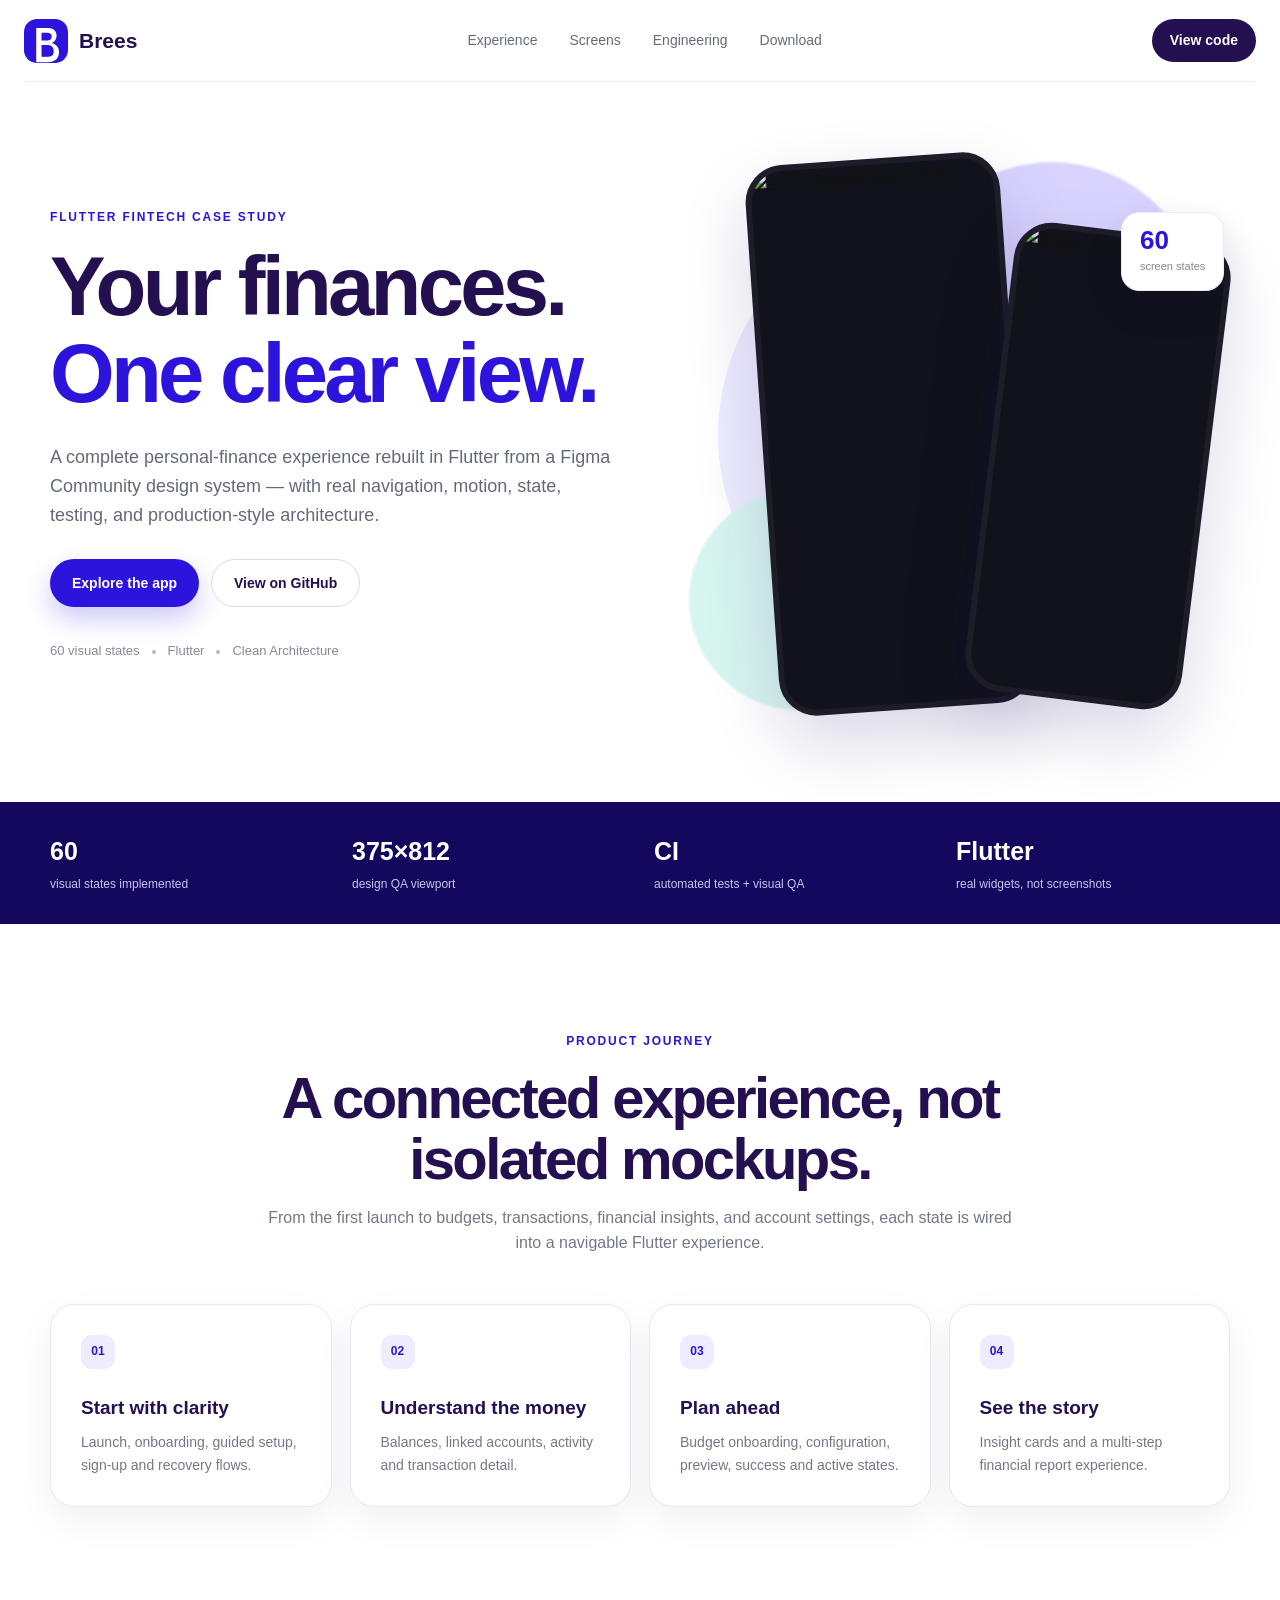
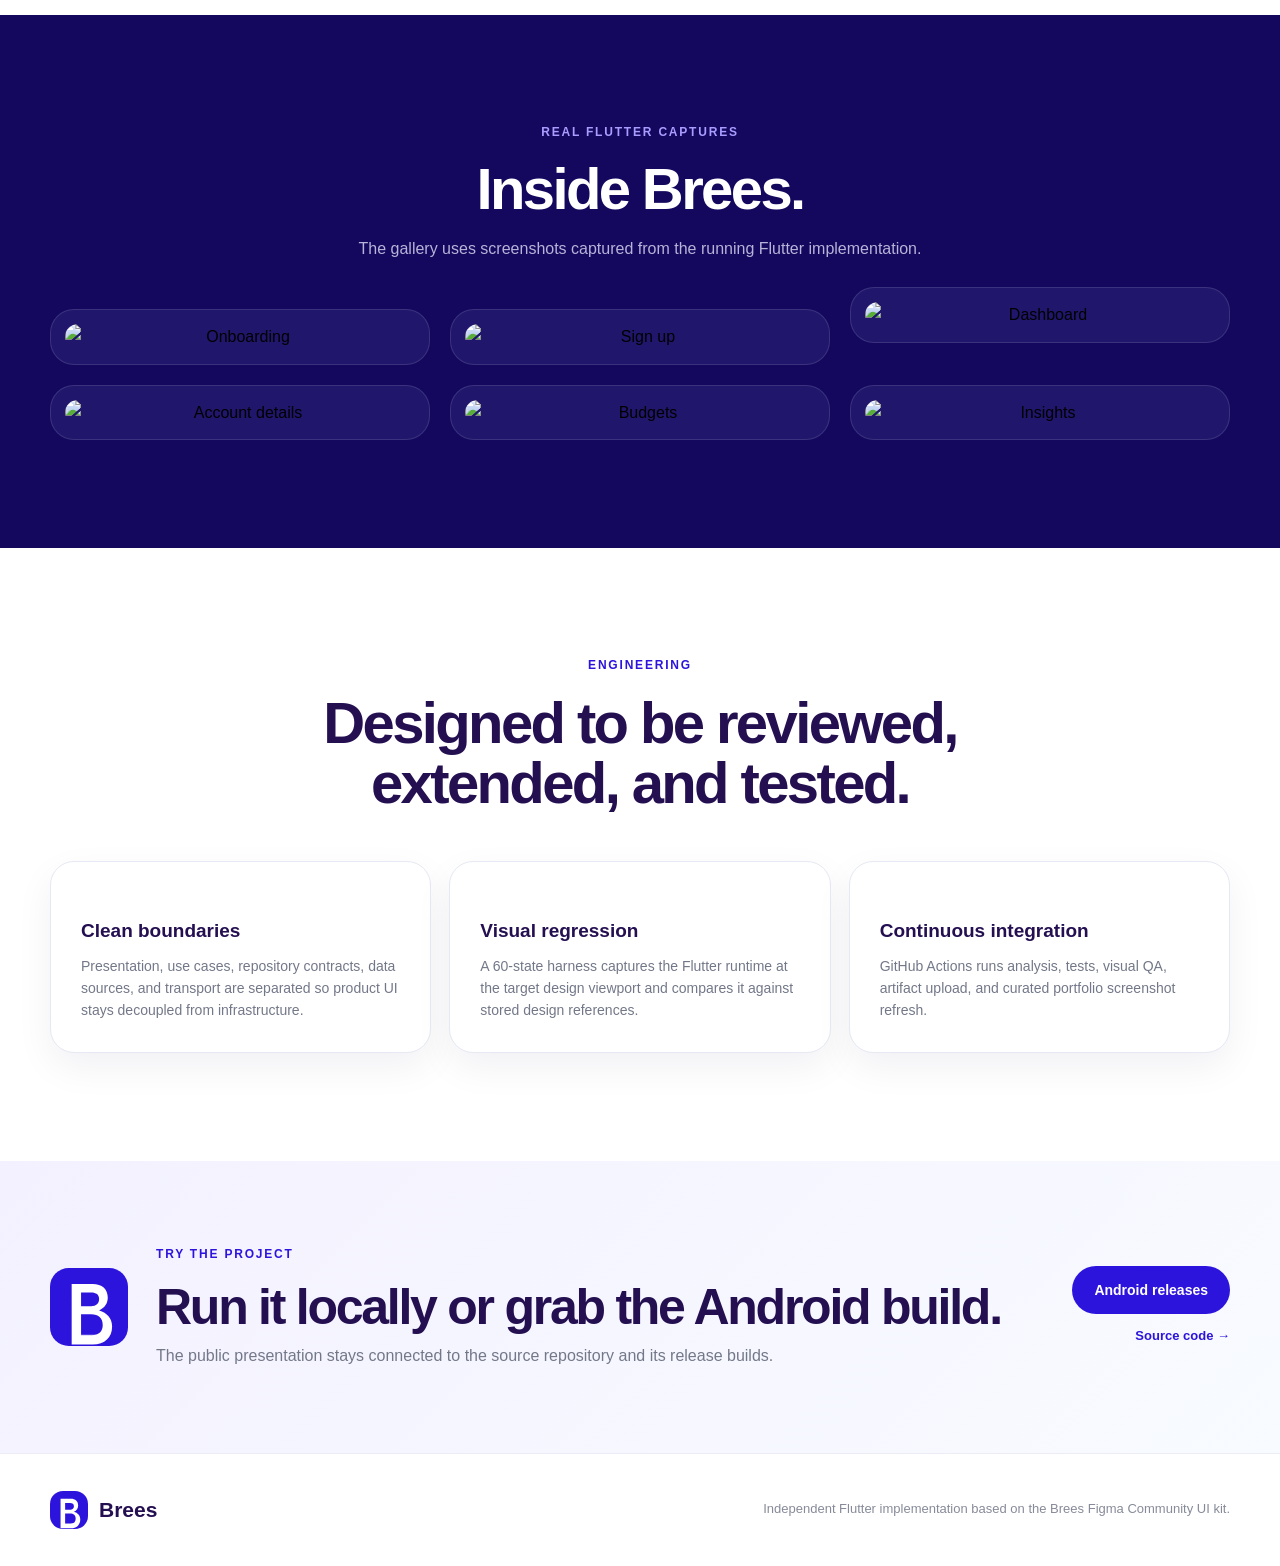
==== docs/index.html @ db3c0174 "feat: polish portfolio presentation and app branding" ====
<!doctype html>
<html lang="en">
<head>
  <meta charset="utf-8" />
  <meta name="viewport" content="width=device-width,initial-scale=1" />
  <meta name="theme-color" content="#2C14DD" />
  <meta name="description" content="Brees — a portfolio-grade Flutter personal-finance experience with clean architecture, motion, automated testing and visual QA." />
  <title>Brees | Flutter Fintech Portfolio</title>
  <link rel="icon" href="assets/brees-mark.svg" type="image/svg+xml" />
  <link rel="stylesheet" href="styles.css" />
  <script src="script.js" defer></script>
</head>
<body>
  <header class="site-header">
    <a class="brand" href="#home" aria-label="Brees home">
      <img src="assets/brees-mark.svg" alt="" width="44" height="44" />
      <span>Brees</span>
    </a>
    <nav aria-label="Primary navigation">
      <a href="#experience">Experience</a>
      <a href="#screens">Screens</a>
      <a href="#engineering">Engineering</a>
      <a href="#download">Download</a>
    </nav>
    <a class="header-cta" href="https://github.com/Husseinabozina/Brees-Mobile-App">View code</a>
  </header>

  <main>
    <section class="hero wrap" id="home">
      <div class="hero-copy">
        <p class="eyebrow">FLUTTER FINTECH CASE STUDY</p>
        <h1>Your finances.<br><em>One clear view.</em></h1>
        <p class="hero-text">A complete personal-finance experience rebuilt in Flutter from a Figma Community design system — with real navigation, motion, state, testing, and production-style architecture.</p>
        <div class="hero-actions">
          <a class="button primary" href="#screens">Explore the app</a>
          <a class="button secondary" href="https://github.com/Husseinabozina/Brees-Mobile-App">View on GitHub</a>
        </div>
        <div class="hero-meta">
          <span>60 visual states</span><i></i><span>Flutter</span><i></i><span>Clean Architecture</span>
        </div>
      </div>
      <div class="hero-stage">
        <span class="glow glow-a"></span>
        <span class="glow glow-b"></span>
        <div class="phone phone-main"><img src="https://raw.githubusercontent.com/Husseinabozina/Brees-Mobile-App/main/screenshots/home_dashboard.png" alt="Brees finance dashboard" /></div>
        <div class="phone phone-side"><img src="https://raw.githubusercontent.com/Husseinabozina/Brees-Mobile-App/main/screenshots/budgets.png" alt="Brees budgets screen" /></div>
        <div class="floating-chip"><strong>60</strong><span>screen states</span></div>
      </div>
    </section>

    <section class="stats">
      <div class="wrap stats-grid">
        <div><strong>60</strong><span>visual states implemented</span></div>
        <div><strong>375×812</strong><span>design QA viewport</span></div>
        <div><strong>CI</strong><span>automated tests + visual QA</span></div>
        <div><strong>Flutter</strong><span>real widgets, not screenshots</span></div>
      </div>
    </section>

    <section class="section wrap" id="experience">
      <div class="section-heading">
        <p class="eyebrow">PRODUCT JOURNEY</p>
        <h2>A connected experience, not isolated mockups.</h2>
        <p>From the first launch to budgets, transactions, financial insights, and account settings, each state is wired into a navigable Flutter experience.</p>
      </div>
      <div class="feature-grid">
        <article><span>01</span><h3>Start with clarity</h3><p>Launch, onboarding, guided setup, sign-up and recovery flows.</p></article>
        <article><span>02</span><h3>Understand the money</h3><p>Balances, linked accounts, activity and transaction detail.</p></article>
        <article><span>03</span><h3>Plan ahead</h3><p>Budget onboarding, configuration, preview, success and active states.</p></article>
        <article><span>04</span><h3>See the story</h3><p>Insight cards and a multi-step financial report experience.</p></article>
      </div>
    </section>

    <section class="screen-section" id="screens">
      <div class="wrap">
        <div class="section-heading light">
          <p class="eyebrow">REAL FLUTTER CAPTURES</p>
          <h2>Inside Brees.</h2>
          <p>The gallery uses screenshots captured from the running Flutter implementation.</p>
        </div>
        <div class="screen-grid">
          <button class="screen-card tall" data-src="https://raw.githubusercontent.com/Husseinabozina/Brees-Mobile-App/main/screenshots/onboarding.png" data-title="Onboarding"><img src="https://raw.githubusercontent.com/Husseinabozina/Brees-Mobile-App/main/screenshots/onboarding.png" alt="Onboarding" /></button>
          <button class="screen-card" data-src="https://raw.githubusercontent.com/Husseinabozina/Brees-Mobile-App/main/screenshots/sign_up.png" data-title="Sign up"><img src="https://raw.githubusercontent.com/Husseinabozina/Brees-Mobile-App/main/screenshots/sign_up.png" alt="Sign up" /></button>
          <button class="screen-card featured" data-src="https://raw.githubusercontent.com/Husseinabozina/Brees-Mobile-App/main/screenshots/home_dashboard.png" data-title="Dashboard"><img src="https://raw.githubusercontent.com/Husseinabozina/Brees-Mobile-App/main/screenshots/home_dashboard.png" alt="Dashboard" /></button>
          <button class="screen-card" data-src="https://raw.githubusercontent.com/Husseinabozina/Brees-Mobile-App/main/screenshots/account_details.png" data-title="Account details"><img src="https://raw.githubusercontent.com/Husseinabozina/Brees-Mobile-App/main/screenshots/account_details.png" alt="Account details" /></button>
          <button class="screen-card" data-src="https://raw.githubusercontent.com/Husseinabozina/Brees-Mobile-App/main/screenshots/budgets.png" data-title="Budgets"><img src="https://raw.githubusercontent.com/Husseinabozina/Brees-Mobile-App/main/screenshots/budgets.png" alt="Budgets" /></button>
          <button class="screen-card tall" data-src="https://raw.githubusercontent.com/Husseinabozina/Brees-Mobile-App/main/screenshots/insights.png" data-title="Insights"><img src="https://raw.githubusercontent.com/Husseinabozina/Brees-Mobile-App/main/screenshots/insights.png" alt="Insights" /></button>
        </div>
      </div>
    </section>

    <section class="section wrap engineering" id="engineering">
      <div class="section-heading">
        <p class="eyebrow">ENGINEERING</p>
        <h2>Designed to be reviewed, extended, and tested.</h2>
      </div>
      <div class="engineering-grid">
        <article><h3>Clean boundaries</h3><p>Presentation, use cases, repository contracts, data sources, and transport are separated so product UI stays decoupled from infrastructure.</p></article>
        <article><h3>Visual regression</h3><p>A 60-state harness captures the Flutter runtime at the target design viewport and compares it against stored design references.</p></article>
        <article><h3>Continuous integration</h3><p>GitHub Actions runs analysis, tests, visual QA, artifact upload, and curated portfolio screenshot refresh.</p></article>
      </div>
    </section>

    <section class="download" id="download">
      <div class="wrap download-inner">
        <img src="assets/brees-mark.svg" alt="" width="78" height="78" />
        <div>
          <p class="eyebrow">TRY THE PROJECT</p>
          <h2>Run it locally or grab the Android build.</h2>
          <p>The public presentation stays connected to the source repository and its release builds.</p>
        </div>
        <div class="download-actions">
          <a class="button download-button" href="https://github.com/Husseinabozina/Brees-Mobile-App/releases">Android releases</a>
          <a class="text-link" href="https://github.com/Husseinabozina/Brees-Mobile-App">Source code →</a>
        </div>
      </div>
    </section>
  </main>

  <footer>
    <div class="wrap footer-inner">
      <a class="brand" href="#home"><img src="assets/brees-mark.svg" alt="" width="38" height="38" /><span>Brees</span></a>
      <p>Independent Flutter implementation based on the Brees Figma Community UI kit.</p>
    </div>
  </footer>

  <dialog class="lightbox" aria-label="Screenshot preview">
    <button type="button" class="close" aria-label="Close">×</button>
    <img src="" alt="" />
    <p></p>
  </dialog>
</body>
</html>
---- docs/styles.css ----
:root{--primary:#2c14dd;--purple:#4c36ed;--navy:#13085e;--heading:#240f51;--ink:#131313;--muted:#737889;--canvas:#f5f7ff;--success:#46bcaa;--white:#fff;--line:#e6e8f3;--shadow:0 28px 70px rgba(21,9,93,.16)}*{box-sizing:border-box}html{scroll-behavior:smooth;scroll-padding-top:88px}body{margin:0;background:#fff;color:var(--ink);font-family:Inter,ui-sans-serif,-apple-system,BlinkMacSystemFont,"Segoe UI",sans-serif;line-height:1.6}img{max-width:100%;display:block}a{text-decoration:none;color:inherit}button{font:inherit}.wrap{width:min(1180px,calc(100% - 48px));margin:auto}.site-header{height:82px;width:min(1260px,calc(100% - 48px));margin:auto;display:flex;align-items:center;justify-content:space-between;gap:28px;border-bottom:1px solid #ececf7}.brand{display:flex;align-items:center;gap:11px;font-size:21px;font-weight:800;color:var(--heading)}.brand img{border-radius:13px}.site-header nav{display:flex;gap:32px;color:#666b7a;font-size:14px}.site-header nav a:hover{color:var(--primary)}.header-cta{padding:10px 18px;border-radius:999px;background:var(--heading);color:white;font-size:14px;font-weight:700}.hero{min-height:690px;display:grid;grid-template-columns:1fr 1fr;gap:52px;align-items:center;padding-block:68px 82px}.eyebrow{margin:0 0 17px;color:var(--primary);font-size:12px;letter-spacing:.15em;font-weight:800}.hero h1,.section-heading h2,.download h2{margin:0;color:var(--heading);letter-spacing:-.045em;line-height:1.04}.hero h1{font-size:clamp(52px,6.5vw,84px)}.hero h1 em{font-style:normal;color:var(--primary)}.hero-text{max-width:600px;margin:26px 0 30px;color:#64697a;font-size:18px}.hero-actions{display:flex;gap:12px;flex-wrap:wrap}.button{display:inline-flex;align-items:center;justify-content:center;min-height:48px;padding:0 22px;border-radius:999px;font-weight:750;font-size:14px;transition:.2s}.button:hover{transform:translateY(-2px)}.primary{background:var(--primary);color:white;box-shadow:0 12px 26px rgba(44,20,221,.23)}.secondary{border:1px solid #d9dbea;color:var(--heading);background:white}.hero-meta{display:flex;align-items:center;gap:12px;margin-top:34px;color:#858a99;font-size:13px}.hero-meta i{width:4px;height:4px;border-radius:50%;background:#b8bac6}.hero-stage{height:570px;position:relative;display:flex;align-items:center;justify-content:center;isolation:isolate}.hero-stage:before{content:"";position:absolute;width:460px;height:460px;border-radius:50%;background:#eeecff;z-index:-3}.glow{position:absolute;border-radius:50%;filter:blur(1px);z-index:-2}.glow-a{width:300px;height:300px;background:#d9d4ff;top:12px;right:5%}.glow-b{width:220px;height:220px;background:#d7f5ef;bottom:10px;left:4%}.phone{position:absolute;background:#12121a;border:6px solid #1d1c28;border-radius:38px;overflow:hidden;box-shadow:var(--shadow)}.phone img{width:100%;height:100%;object-fit:cover}.phone-main{width:255px;height:552px;left:17%;top:8px;transform:rotate(-4deg)}.phone-side{width:218px;height:472px;right:4%;bottom:18px;transform:rotate(7deg)}.floating-chip{position:absolute;right:1%;top:62px;padding:14px 18px;background:#fff;border:1px solid #ececf6;border-radius:18px;box-shadow:0 16px 36px rgba(20,10,78,.12);display:grid}.floating-chip strong{font-size:26px;color:var(--primary);line-height:1}.floating-chip span{font-size:11px;color:#838798;margin-top:5px}.stats{background:var(--navy);color:white}.stats-grid{min-height:122px;display:grid;grid-template-columns:repeat(4,1fr);gap:28px;align-items:center}.stats-grid div{display:grid;gap:4px}.stats-grid strong{font-size:25px}.stats-grid span{font-size:12px;color:#c8c3ea}.section{padding-block:108px}.section-heading{max-width:760px;margin:0 auto 48px;text-align:center}.section-heading h2{font-size:clamp(38px,5vw,58px)}.section-heading>p:last-child{color:var(--muted);font-size:16px}.feature-grid,.engineering-grid{display:grid;grid-template-columns:repeat(4,1fr);gap:18px}.feature-grid article,.engineering-grid article{padding:30px;border:1px solid var(--line);border-radius:24px;background:#fff;box-shadow:0 14px 38px rgba(25,15,75,.06)}.feature-grid span{display:inline-flex;width:34px;height:34px;align-items:center;justify-content:center;border-radius:11px;background:#eeecff;color:var(--primary);font-size:12px;font-weight:800}.feature-grid h3,.engineering-grid h3{margin:24px 0 8px;color:var(--heading);font-size:19px}.feature-grid p,.engineering-grid p{margin:0;color:var(--muted);font-size:14px}.screen-section{background:var(--navy);padding-block:108px;overflow:hidden}.section-heading.light h2{color:#fff}.section-heading.light .eyebrow{color:#a99cff}.section-heading.light>p:last-child{color:#b8b3d8}.screen-grid{display:grid;grid-template-columns:repeat(3,1fr);gap:20px;align-items:start}.screen-card{border:1px solid rgba(255,255,255,.12);background:#20166c;border-radius:24px;padding:14px;cursor:zoom-in;box-shadow:none;transition:.22s}.screen-card:hover{transform:translateY(-5px);border-color:rgba(255,255,255,.32)}.screen-card img{width:100%;border-radius:15px}.featured{transform:translateY(-22px)}.featured:hover{transform:translateY(-27px)}.engineering-grid{grid-template-columns:repeat(3,1fr)}.download{padding-block:84px;background:linear-gradient(135deg,#f3f1ff,#f8fbff)}.download-inner{display:grid;grid-template-columns:auto 1fr auto;gap:28px;align-items:center}.download h2{font-size:clamp(34px,4vw,50px)}.download p:not(.eyebrow){margin:10px 0 0;color:var(--muted)}.download-actions{display:grid;gap:12px;justify-items:end}.download-button{background:var(--primary);color:#fff}.text-link{font-size:13px;color:var(--primary);font-weight:700}footer{border-top:1px solid #ececf6}.footer-inner{min-height:112px;display:flex;align-items:center;justify-content:space-between;gap:24px}.footer-inner p{font-size:13px;color:#878b99}.lightbox{border:0;padding:18px;border-radius:24px;max-width:min(92vw,460px);background:#fff;box-shadow:0 30px 100px rgba(0,0,0,.35)}.lightbox::backdrop{background:rgba(8,5,25,.78);backdrop-filter:blur(8px)}.lightbox img{max-height:78vh;margin:auto;border-radius:14px}.lightbox p{text-align:center;margin:12px 0 0;color:var(--heading);font-weight:750}.close{position:absolute;right:12px;top:10px;width:36px;height:36px;border:0;border-radius:50%;background:#14121f;color:#fff;font-size:22px;cursor:pointer}@media(max-width:920px){.site-header nav{display:none}.hero{grid-template-columns:1fr;padding-top:54px}.hero-copy{text-align:center}.hero-text{margin-inline:auto}.hero-actions,.hero-meta{justify-content:center}.hero-stage{height:550px}.stats-grid{grid-template-columns:repeat(2,1fr);padding-block:28px}.feature-grid{grid-template-columns:repeat(2,1fr)}.download-inner{grid-template-columns:auto 1fr}.download-actions{grid-column:1/-1;justify-items:start;margin-left:106px}}@media(max-width:620px){.wrap,.site-header{width:min(100% - 28px,1180px)}.site-header{height:72px}.header-cta{padding:9px 14px}.hero{min-height:auto;padding-block:48px 58px}.hero h1{font-size:48px}.hero-stage{height:455px}.phone-main{width:195px;height:422px;left:5%}.phone-side{width:165px;height:358px;right:1%}.floating-chip{display:none}.stats-grid{grid-template-columns:1fr 1fr}.section,.screen-section{padding-block:76px}.feature-grid,.engineering-grid{grid-template-columns:1fr}.screen-grid{grid-template-columns:1fr 1fr;gap:12px}.screen-card{padding:8px;border-radius:17px}.featured{transform:none}.featured:hover{transform:translateY(-5px)}.download-inner{grid-template-columns:1fr;text-align:center}.download-inner>img{margin:auto}.download-actions{margin:0;justify-items:center}.footer-inner{padding-block:28px;display:grid;justify-items:center;text-align:center}}
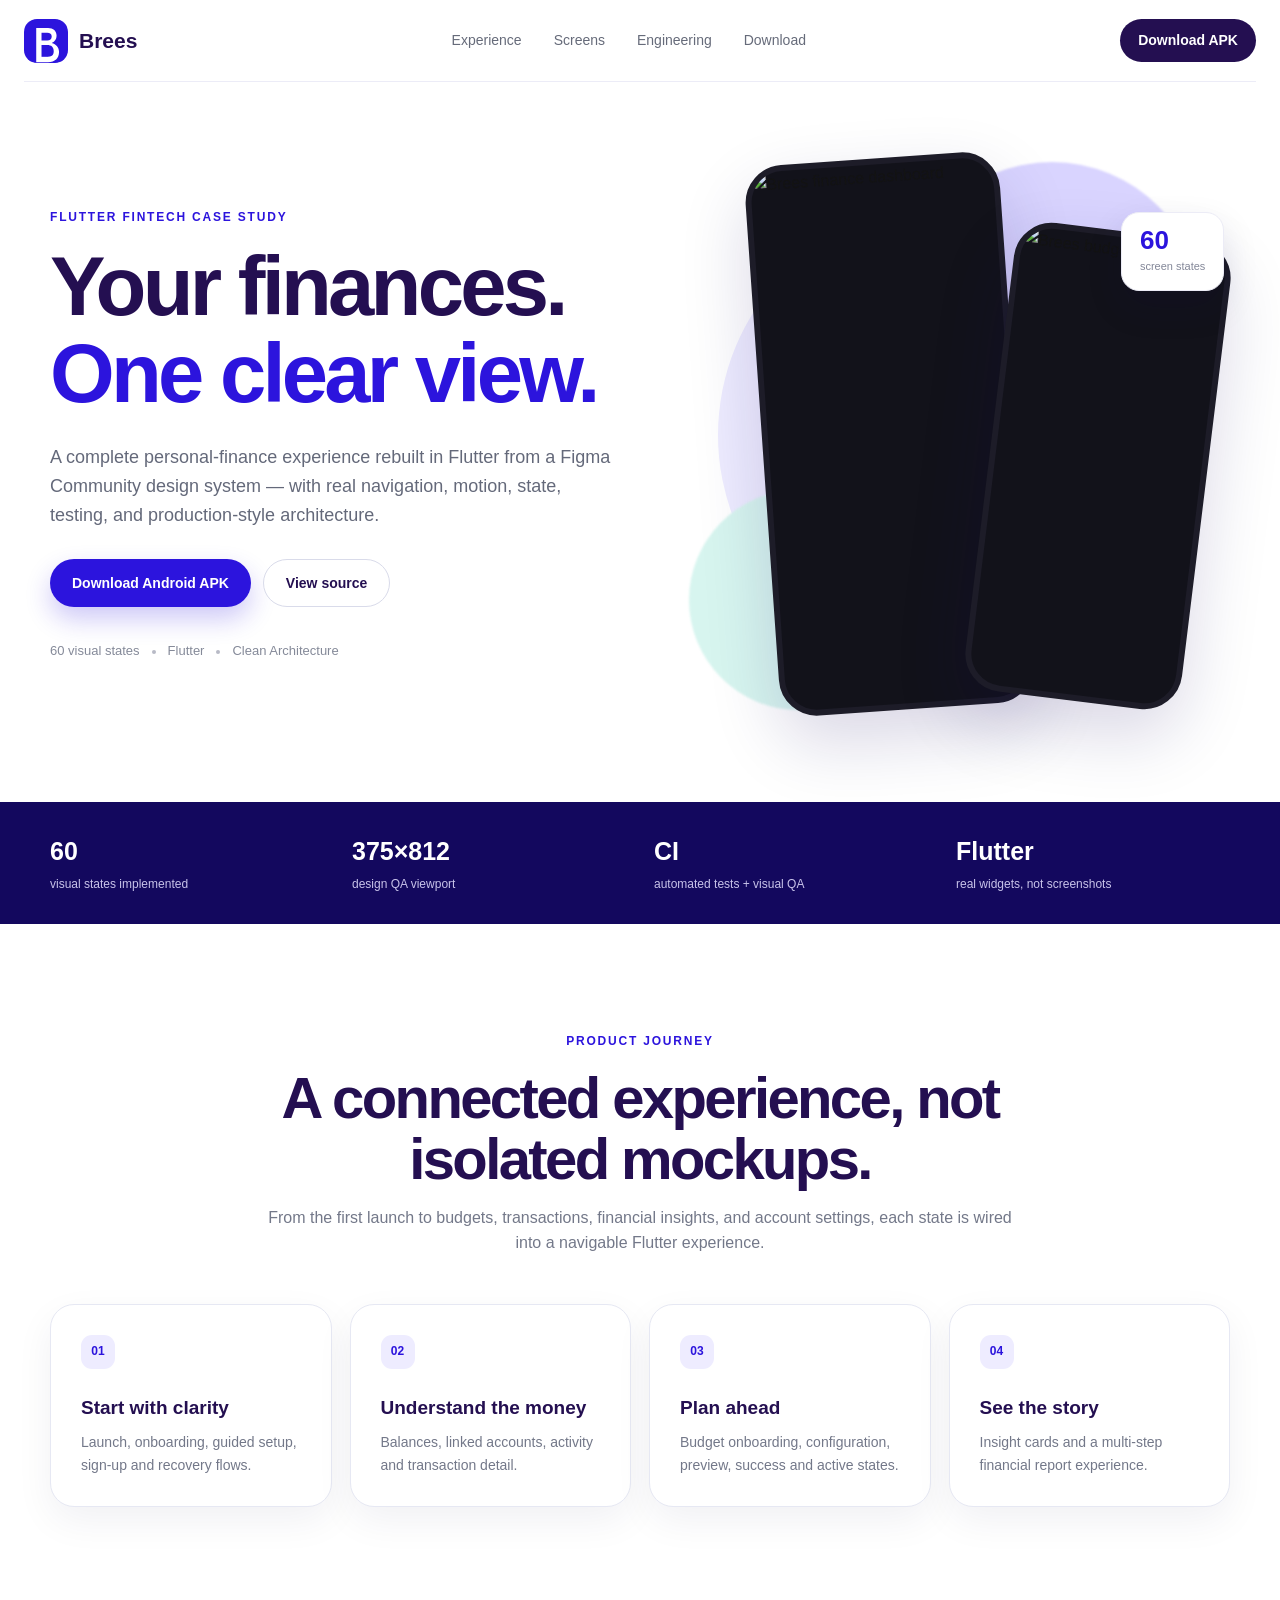
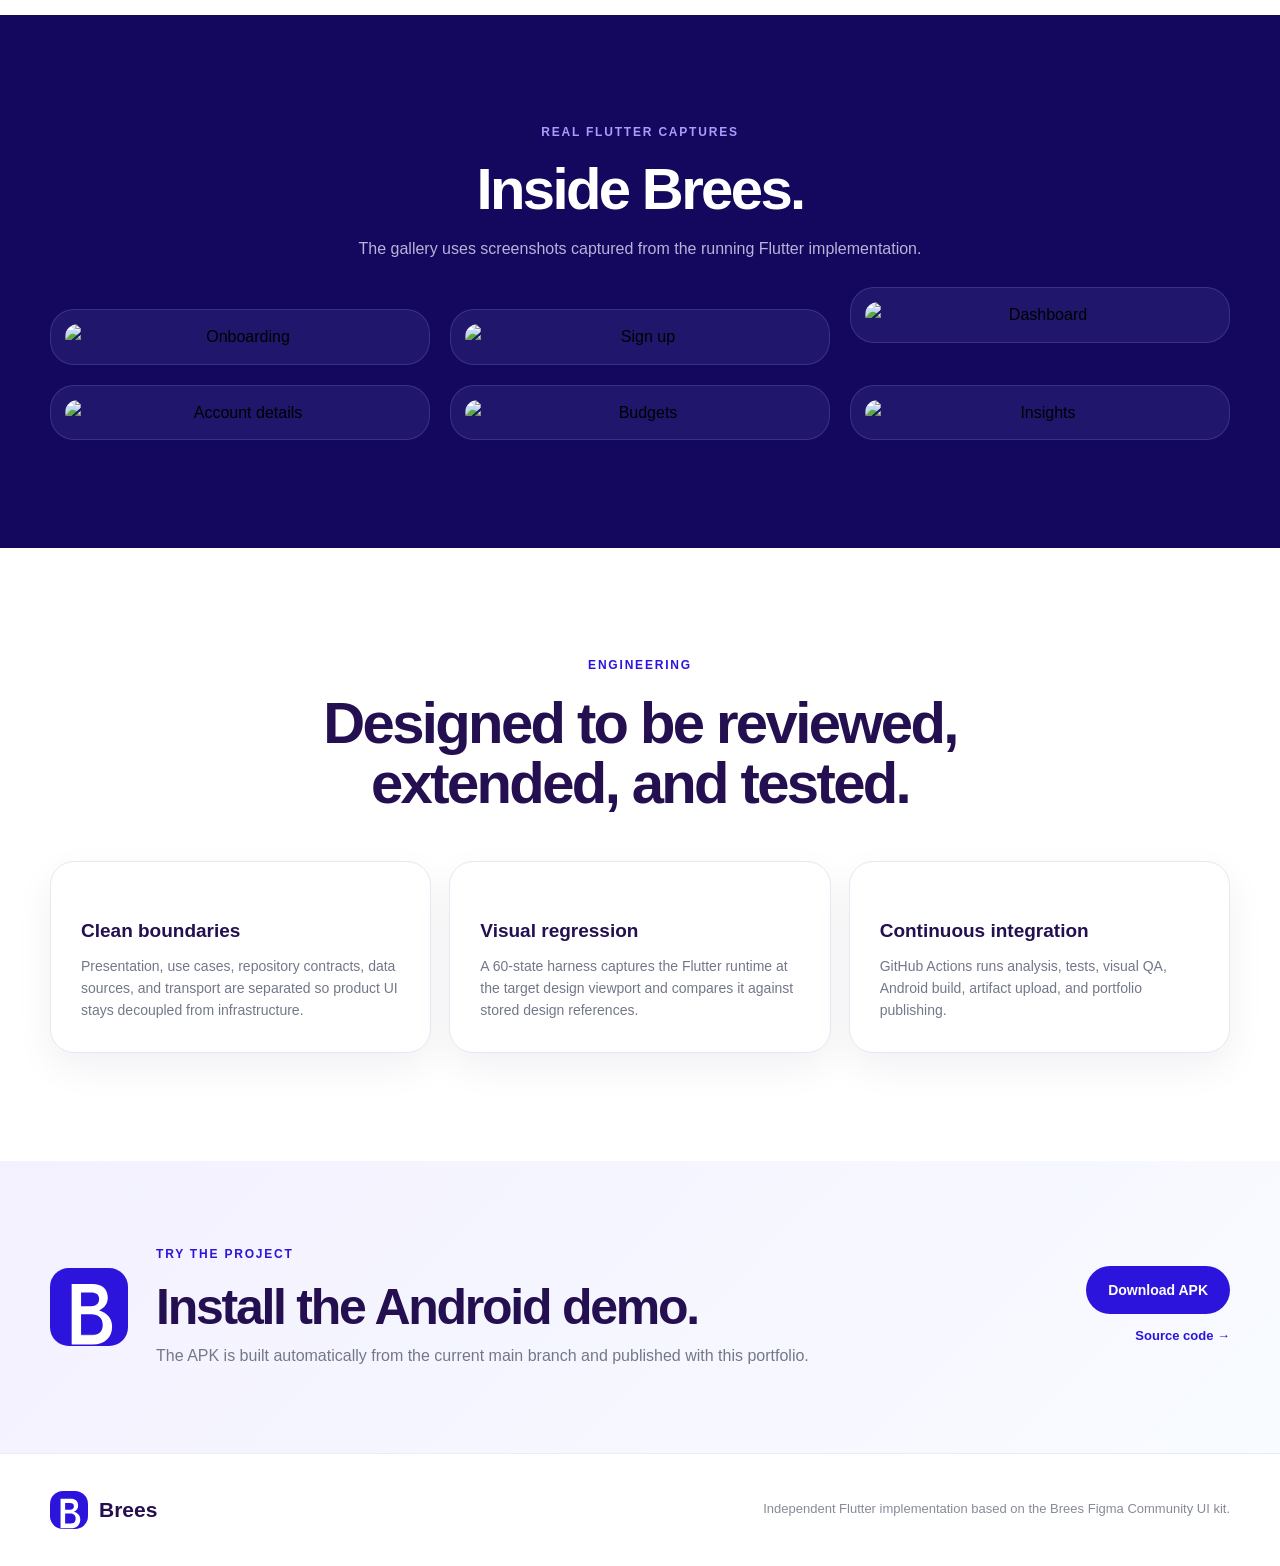
==== commit 90f29cea: "feat: publish downloadable Android demo" ====
--- a/docs/index.html
+++ b/docs/index.html
@@ -22,7 +22,7 @@
       <a href="#engineering">Engineering</a>
       <a href="#download">Download</a>
     </nav>
-    <a class="header-cta" href="https://github.com/Husseinabozina/Brees-Mobile-App">View code</a>
+    <a class="header-cta" href="downloads/brees-demo.apk" download>Download APK</a>
   </header>
 
   <main>
@@ -32,8 +32,8 @@
         <h1>Your finances.<br><em>One clear view.</em></h1>
         <p class="hero-text">A complete personal-finance experience rebuilt in Flutter from a Figma Community design system — with real navigation, motion, state, testing, and production-style architecture.</p>
         <div class="hero-actions">
-          <a class="button primary" href="#screens">Explore the app</a>
-          <a class="button secondary" href="https://github.com/Husseinabozina/Brees-Mobile-App">View on GitHub</a>
+          <a class="button primary" href="downloads/brees-demo.apk" download>Download Android APK</a>
+          <a class="button secondary" href="https://github.com/Husseinabozina/Brees-Mobile-App">View source</a>
         </div>
         <div class="hero-meta">
           <span>60 visual states</span><i></i><span>Flutter</span><i></i><span>Clean Architecture</span>
@@ -97,20 +97,20 @@
       <div class="engineering-grid">
         <article><h3>Clean boundaries</h3><p>Presentation, use cases, repository contracts, data sources, and transport are separated so product UI stays decoupled from infrastructure.</p></article>
         <article><h3>Visual regression</h3><p>A 60-state harness captures the Flutter runtime at the target design viewport and compares it against stored design references.</p></article>
-        <article><h3>Continuous integration</h3><p>GitHub Actions runs analysis, tests, visual QA, artifact upload, and curated portfolio screenshot refresh.</p></article>
+        <article><h3>Continuous integration</h3><p>GitHub Actions runs analysis, tests, visual QA, Android build, artifact upload, and portfolio publishing.</p></article>
       </div>
     </section>
 
     <section class="download" id="download">
       <div class="wrap download-inner">
-        <img src="assets/brees-mark.svg" alt="" width="78" height="78" />
+        <img src="assets/brees-mark.svg" alt="Brees app icon" width="78" height="78" />
         <div>
           <p class="eyebrow">TRY THE PROJECT</p>
-          <h2>Run it locally or grab the Android build.</h2>
-          <p>The public presentation stays connected to the source repository and its release builds.</p>
+          <h2>Install the Android demo.</h2>
+          <p>The APK is built automatically from the current main branch and published with this portfolio.</p>
         </div>
         <div class="download-actions">
-          <a class="button download-button" href="https://github.com/Husseinabozina/Brees-Mobile-App/releases">Android releases</a>
+          <a class="button download-button" href="downloads/brees-demo.apk" download>Download APK</a>
           <a class="text-link" href="https://github.com/Husseinabozina/Brees-Mobile-App">Source code →</a>
         </div>
       </div>
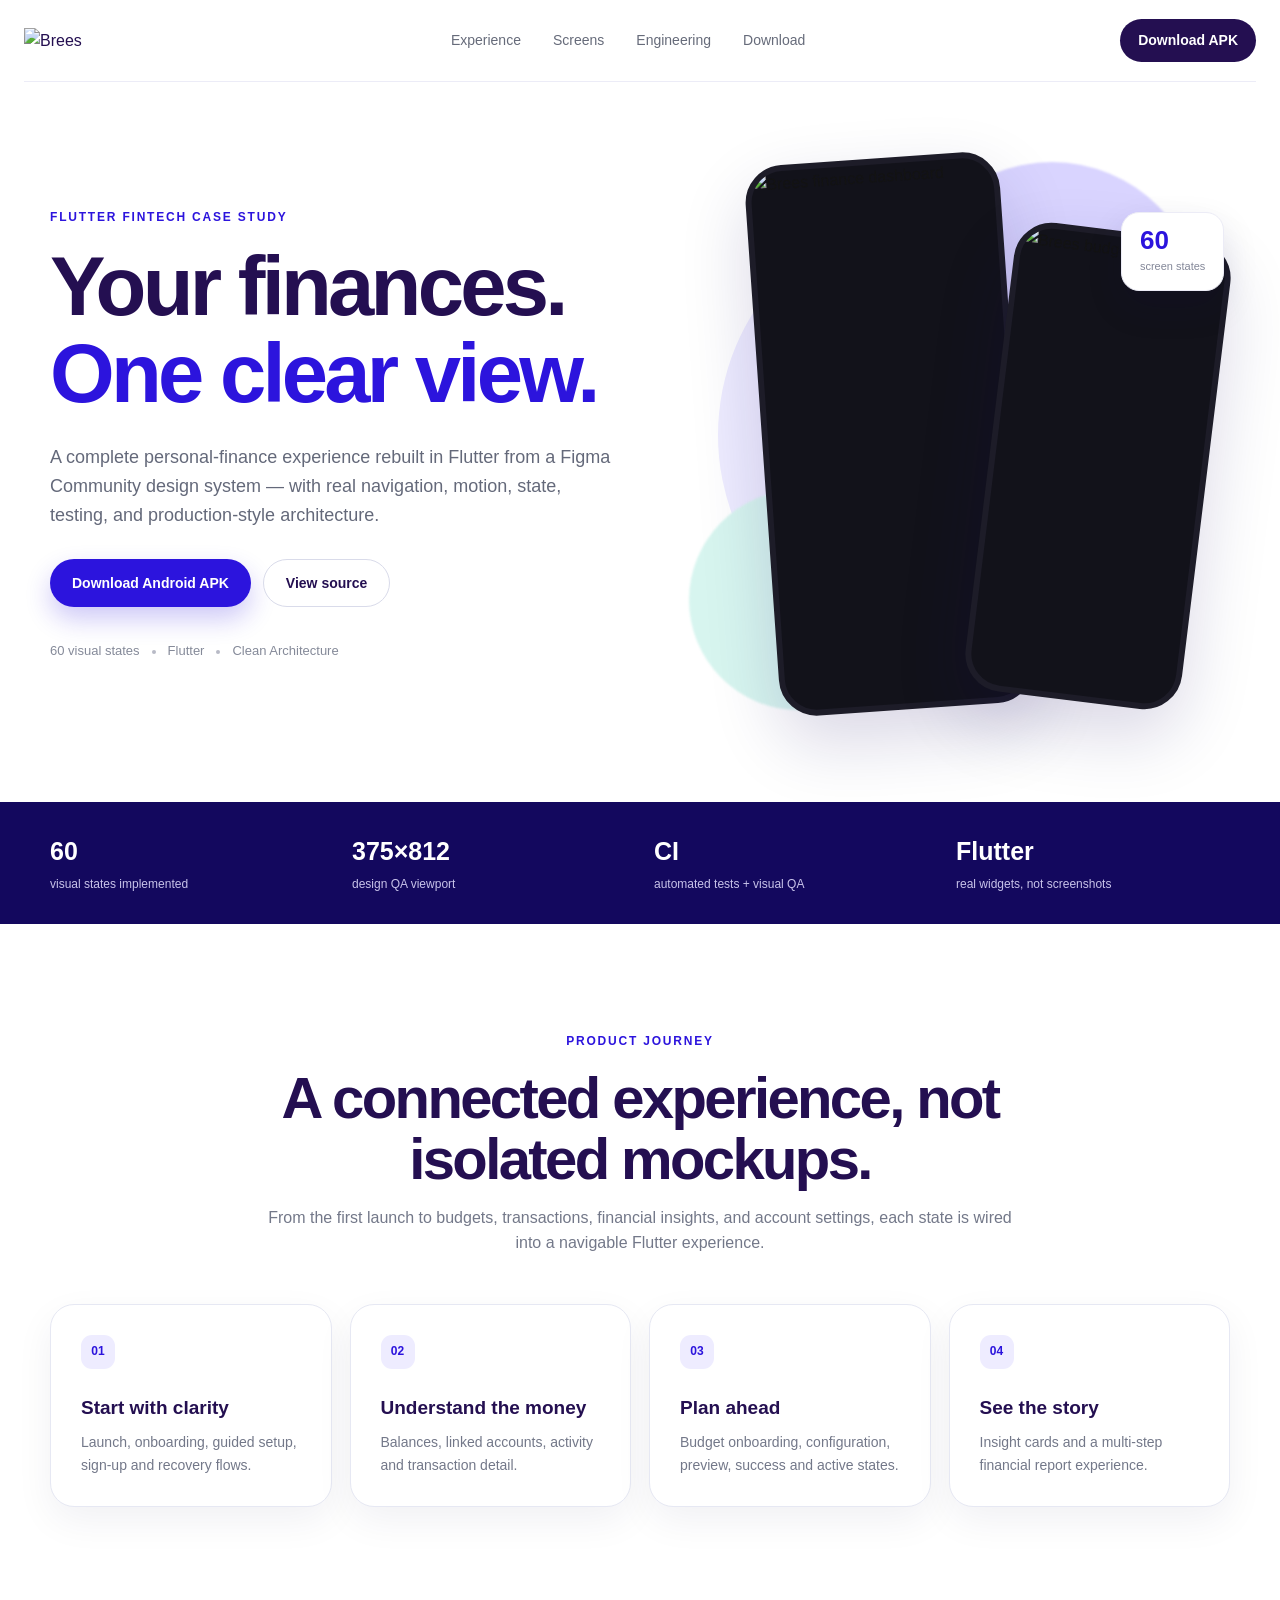
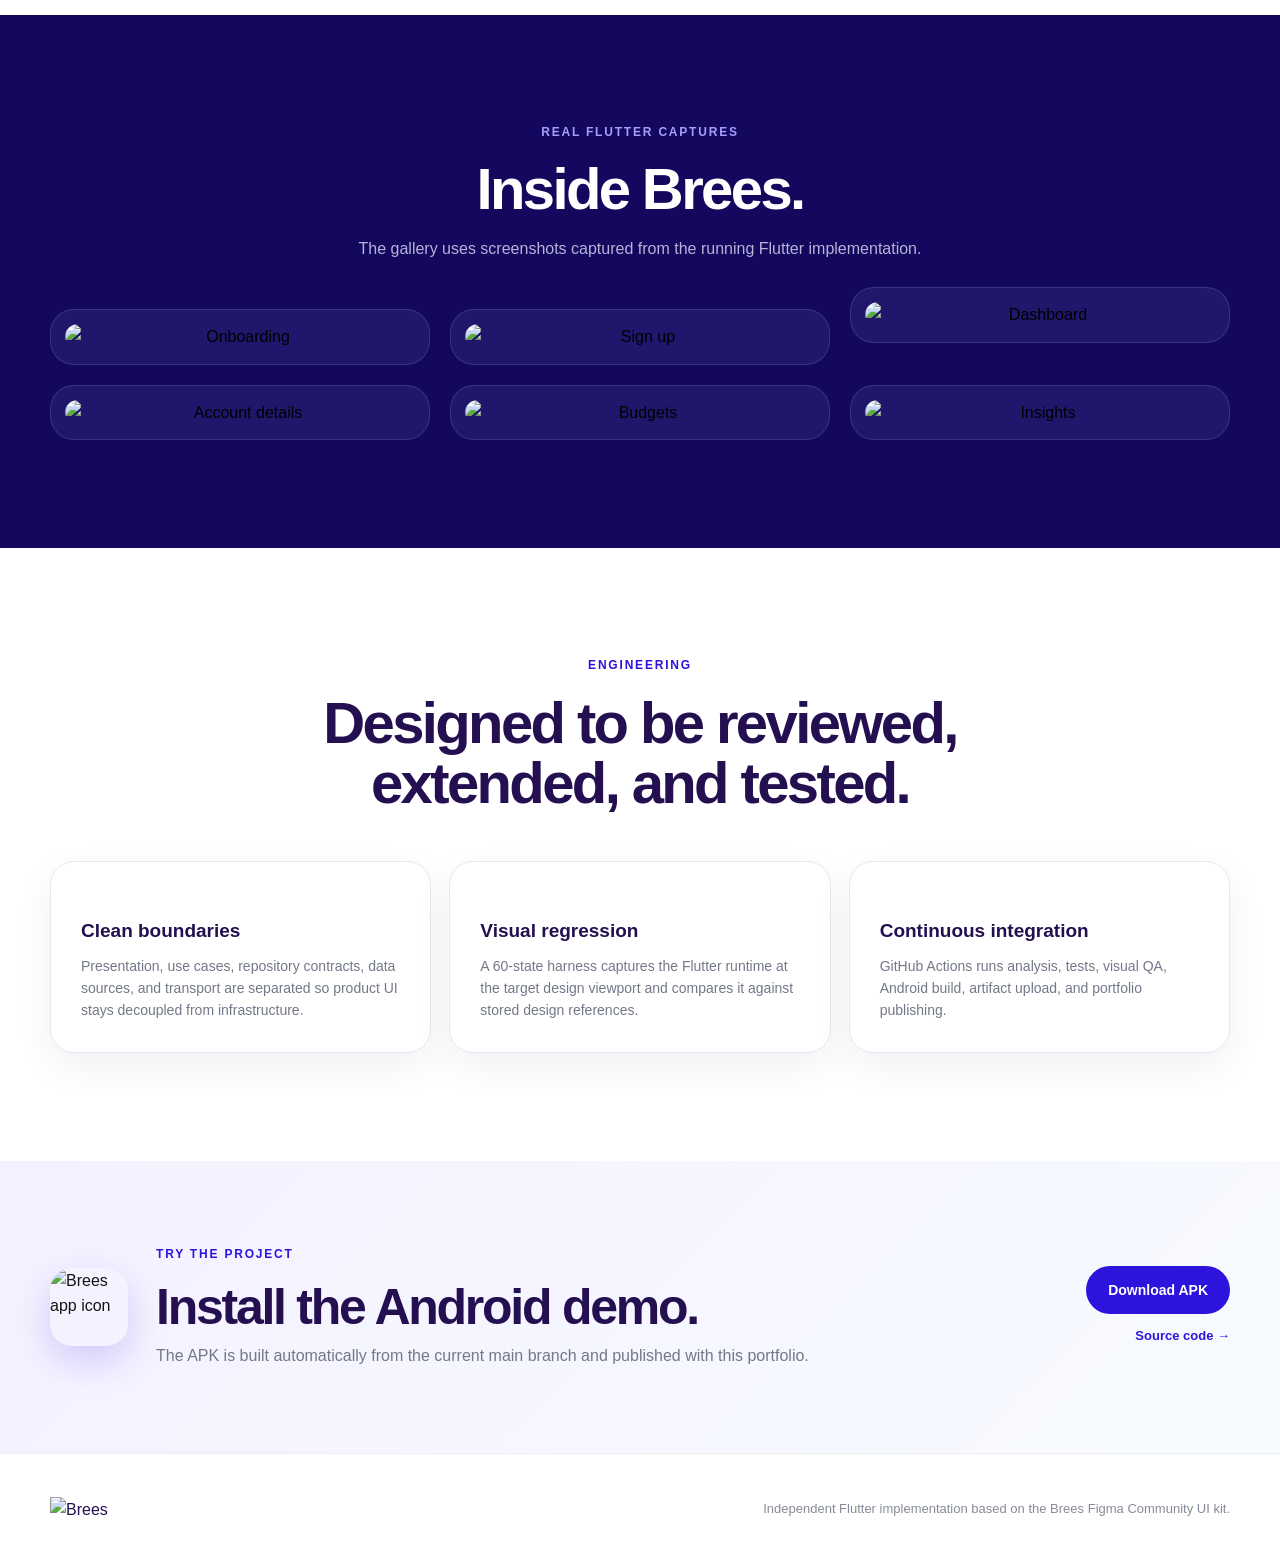
==== commit 0002cdaa: "fix: restore original Figma Brees branding" ====
--- a/docs/index.html
+++ b/docs/index.html
@@ -6,15 +6,14 @@
   <meta name="theme-color" content="#2C14DD" />
   <meta name="description" content="Brees — a portfolio-grade Flutter personal-finance experience with clean architecture, motion, automated testing and visual QA." />
   <title>Brees | Flutter Fintech Portfolio</title>
-  <link rel="icon" href="assets/brees-mark.svg" type="image/svg+xml" />
+  <link rel="icon" href="assets/brees-app-icon.png" type="image/png" />
   <link rel="stylesheet" href="styles.css" />
   <script src="script.js" defer></script>
 </head>
 <body>
   <header class="site-header">
     <a class="brand" href="#home" aria-label="Brees home">
-      <img src="assets/brees-mark.svg" alt="" width="44" height="44" />
-      <span>Brees</span>
+      <img class="brand-wordmark" src="assets/brees-wordmark.png" alt="Brees" />
     </a>
     <nav aria-label="Primary navigation">
       <a href="#experience">Experience</a>
@@ -103,7 +102,7 @@
 
     <section class="download" id="download">
       <div class="wrap download-inner">
-        <img src="assets/brees-mark.svg" alt="Brees app icon" width="78" height="78" />
+        <img class="download-app-icon" src="assets/brees-app-icon.png" alt="Brees app icon" width="78" height="78" />
         <div>
           <p class="eyebrow">TRY THE PROJECT</p>
           <h2>Install the Android demo.</h2>
@@ -119,7 +118,7 @@
 
   <footer>
     <div class="wrap footer-inner">
-      <a class="brand" href="#home"><img src="assets/brees-mark.svg" alt="" width="38" height="38" /><span>Brees</span></a>
+      <a class="brand" href="#home"><img class="brand-wordmark" src="assets/brees-wordmark.png" alt="Brees" /></a>
       <p>Independent Flutter implementation based on the Brees Figma Community UI kit.</p>
     </div>
   </footer>
--- a/docs/styles.css
+++ b/docs/styles.css
@@ -1 +1 @@
-:root{--primary:#2c14dd;--purple:#4c36ed;--navy:#13085e;--heading:#240f51;--ink:#131313;--muted:#737889;--canvas:#f5f7ff;--success:#46bcaa;--white:#fff;--line:#e6e8f3;--shadow:0 28px 70px rgba(21,9,93,.16)}*{box-sizing:border-box}html{scroll-behavior:smooth;scroll-padding-top:88px}body{margin:0;background:#fff;color:var(--ink);font-family:Inter,ui-sans-serif,-apple-system,BlinkMacSystemFont,"Segoe UI",sans-serif;line-height:1.6}img{max-width:100%;display:block}a{text-decoration:none;color:inherit}button{font:inherit}.wrap{width:min(1180px,calc(100% - 48px));margin:auto}.site-header{height:82px;width:min(1260px,calc(100% - 48px));margin:auto;display:flex;align-items:center;justify-content:space-between;gap:28px;border-bottom:1px solid #ececf7}.brand{display:flex;align-items:center;gap:11px;font-size:21px;font-weight:800;color:var(--heading)}.brand img{border-radius:13px}.site-header nav{display:flex;gap:32px;color:#666b7a;font-size:14px}.site-header nav a:hover{color:var(--primary)}.header-cta{padding:10px 18px;border-radius:999px;background:var(--heading);color:white;font-size:14px;font-weight:700}.hero{min-height:690px;display:grid;grid-template-columns:1fr 1fr;gap:52px;align-items:center;padding-block:68px 82px}.eyebrow{margin:0 0 17px;color:var(--primary);font-size:12px;letter-spacing:.15em;font-weight:800}.hero h1,.section-heading h2,.download h2{margin:0;color:var(--heading);letter-spacing:-.045em;line-height:1.04}.hero h1{font-size:clamp(52px,6.5vw,84px)}.hero h1 em{font-style:normal;color:var(--primary)}.hero-text{max-width:600px;margin:26px 0 30px;color:#64697a;font-size:18px}.hero-actions{display:flex;gap:12px;flex-wrap:wrap}.button{display:inline-flex;align-items:center;justify-content:center;min-height:48px;padding:0 22px;border-radius:999px;font-weight:750;font-size:14px;transition:.2s}.button:hover{transform:translateY(-2px)}.primary{background:var(--primary);color:white;box-shadow:0 12px 26px rgba(44,20,221,.23)}.secondary{border:1px solid #d9dbea;color:var(--heading);background:white}.hero-meta{display:flex;align-items:center;gap:12px;margin-top:34px;color:#858a99;font-size:13px}.hero-meta i{width:4px;height:4px;border-radius:50%;background:#b8bac6}.hero-stage{height:570px;position:relative;display:flex;align-items:center;justify-content:center;isolation:isolate}.hero-stage:before{content:"";position:absolute;width:460px;height:460px;border-radius:50%;background:#eeecff;z-index:-3}.glow{position:absolute;border-radius:50%;filter:blur(1px);z-index:-2}.glow-a{width:300px;height:300px;background:#d9d4ff;top:12px;right:5%}.glow-b{width:220px;height:220px;background:#d7f5ef;bottom:10px;left:4%}.phone{position:absolute;background:#12121a;border:6px solid #1d1c28;border-radius:38px;overflow:hidden;box-shadow:var(--shadow)}.phone img{width:100%;height:100%;object-fit:cover}.phone-main{width:255px;height:552px;left:17%;top:8px;transform:rotate(-4deg)}.phone-side{width:218px;height:472px;right:4%;bottom:18px;transform:rotate(7deg)}.floating-chip{position:absolute;right:1%;top:62px;padding:14px 18px;background:#fff;border:1px solid #ececf6;border-radius:18px;box-shadow:0 16px 36px rgba(20,10,78,.12);display:grid}.floating-chip strong{font-size:26px;color:var(--primary);line-height:1}.floating-chip span{font-size:11px;color:#838798;margin-top:5px}.stats{background:var(--navy);color:white}.stats-grid{min-height:122px;display:grid;grid-template-columns:repeat(4,1fr);gap:28px;align-items:center}.stats-grid div{display:grid;gap:4px}.stats-grid strong{font-size:25px}.stats-grid span{font-size:12px;color:#c8c3ea}.section{padding-block:108px}.section-heading{max-width:760px;margin:0 auto 48px;text-align:center}.section-heading h2{font-size:clamp(38px,5vw,58px)}.section-heading>p:last-child{color:var(--muted);font-size:16px}.feature-grid,.engineering-grid{display:grid;grid-template-columns:repeat(4,1fr);gap:18px}.feature-grid article,.engineering-grid article{padding:30px;border:1px solid var(--line);border-radius:24px;background:#fff;box-shadow:0 14px 38px rgba(25,15,75,.06)}.feature-grid span{display:inline-flex;width:34px;height:34px;align-items:center;justify-content:center;border-radius:11px;background:#eeecff;color:var(--primary);font-size:12px;font-weight:800}.feature-grid h3,.engineering-grid h3{margin:24px 0 8px;color:var(--heading);font-size:19px}.feature-grid p,.engineering-grid p{margin:0;color:var(--muted);font-size:14px}.screen-section{background:var(--navy);padding-block:108px;overflow:hidden}.section-heading.light h2{color:#fff}.section-heading.light .eyebrow{color:#a99cff}.section-heading.light>p:last-child{color:#b8b3d8}.screen-grid{display:grid;grid-template-columns:repeat(3,1fr);gap:20px;align-items:start}.screen-card{border:1px solid rgba(255,255,255,.12);background:#20166c;border-radius:24px;padding:14px;cursor:zoom-in;box-shadow:none;transition:.22s}.screen-card:hover{transform:translateY(-5px);border-color:rgba(255,255,255,.32)}.screen-card img{width:100%;border-radius:15px}.featured{transform:translateY(-22px)}.featured:hover{transform:translateY(-27px)}.engineering-grid{grid-template-columns:repeat(3,1fr)}.download{padding-block:84px;background:linear-gradient(135deg,#f3f1ff,#f8fbff)}.download-inner{display:grid;grid-template-columns:auto 1fr auto;gap:28px;align-items:center}.download h2{font-size:clamp(34px,4vw,50px)}.download p:not(.eyebrow){margin:10px 0 0;color:var(--muted)}.download-actions{display:grid;gap:12px;justify-items:end}.download-button{background:var(--primary);color:#fff}.text-link{font-size:13px;color:var(--primary);font-weight:700}footer{border-top:1px solid #ececf6}.footer-inner{min-height:112px;display:flex;align-items:center;justify-content:space-between;gap:24px}.footer-inner p{font-size:13px;color:#878b99}.lightbox{border:0;padding:18px;border-radius:24px;max-width:min(92vw,460px);background:#fff;box-shadow:0 30px 100px rgba(0,0,0,.35)}.lightbox::backdrop{background:rgba(8,5,25,.78);backdrop-filter:blur(8px)}.lightbox img{max-height:78vh;margin:auto;border-radius:14px}.lightbox p{text-align:center;margin:12px 0 0;color:var(--heading);font-weight:750}.close{position:absolute;right:12px;top:10px;width:36px;height:36px;border:0;border-radius:50%;background:#14121f;color:#fff;font-size:22px;cursor:pointer}@media(max-width:920px){.site-header nav{display:none}.hero{grid-template-columns:1fr;padding-top:54px}.hero-copy{text-align:center}.hero-text{margin-inline:auto}.hero-actions,.hero-meta{justify-content:center}.hero-stage{height:550px}.stats-grid{grid-template-columns:repeat(2,1fr);padding-block:28px}.feature-grid{grid-template-columns:repeat(2,1fr)}.download-inner{grid-template-columns:auto 1fr}.download-actions{grid-column:1/-1;justify-items:start;margin-left:106px}}@media(max-width:620px){.wrap,.site-header{width:min(100% - 28px,1180px)}.site-header{height:72px}.header-cta{padding:9px 14px}.hero{min-height:auto;padding-block:48px 58px}.hero h1{font-size:48px}.hero-stage{height:455px}.phone-main{width:195px;height:422px;left:5%}.phone-side{width:165px;height:358px;right:1%}.floating-chip{display:none}.stats-grid{grid-template-columns:1fr 1fr}.section,.screen-section{padding-block:76px}.feature-grid,.engineering-grid{grid-template-columns:1fr}.screen-grid{grid-template-columns:1fr 1fr;gap:12px}.screen-card{padding:8px;border-radius:17px}.featured{transform:none}.featured:hover{transform:translateY(-5px)}.download-inner{grid-template-columns:1fr;text-align:center}.download-inner>img{margin:auto}.download-actions{margin:0;justify-items:center}.footer-inner{padding-block:28px;display:grid;justify-items:center;text-align:center}}+:root{--primary:#2c14dd;--purple:#4c36ed;--navy:#13085e;--heading:#240f51;--ink:#131313;--muted:#737889;--canvas:#f5f7ff;--success:#46bcaa;--white:#fff;--line:#e6e8f3;--shadow:0 28px 70px rgba(21,9,93,.16)}*{box-sizing:border-box}html{scroll-behavior:smooth;scroll-padding-top:88px}body{margin:0;background:#fff;color:var(--ink);font-family:Inter,ui-sans-serif,-apple-system,BlinkMacSystemFont,"Segoe UI",sans-serif;line-height:1.6}img{max-width:100%;display:block}a{text-decoration:none;color:inherit}button{font:inherit}.wrap{width:min(1180px,calc(100% - 48px));margin:auto}.site-header{height:82px;width:min(1260px,calc(100% - 48px));margin:auto;display:flex;align-items:center;justify-content:space-between;gap:28px;border-bottom:1px solid #ececf7}.brand{display:flex;align-items:center;color:var(--heading)}.brand .brand-wordmark{width:112px;height:auto}.download-app-icon{border-radius:22px;box-shadow:0 14px 36px rgba(44,20,221,.18)}.site-header nav{display:flex;gap:32px;color:#666b7a;font-size:14px}.site-header nav a:hover{color:var(--primary)}.header-cta{padding:10px 18px;border-radius:999px;background:var(--heading);color:white;font-size:14px;font-weight:700}.hero{min-height:690px;display:grid;grid-template-columns:1fr 1fr;gap:52px;align-items:center;padding-block:68px 82px}.eyebrow{margin:0 0 17px;color:var(--primary);font-size:12px;letter-spacing:.15em;font-weight:800}.hero h1,.section-heading h2,.download h2{margin:0;color:var(--heading);letter-spacing:-.045em;line-height:1.04}.hero h1{font-size:clamp(52px,6.5vw,84px)}.hero h1 em{font-style:normal;color:var(--primary)}.hero-text{max-width:600px;margin:26px 0 30px;color:#64697a;font-size:18px}.hero-actions{display:flex;gap:12px;flex-wrap:wrap}.button{display:inline-flex;align-items:center;justify-content:center;min-height:48px;padding:0 22px;border-radius:999px;font-weight:750;font-size:14px;transition:.2s}.button:hover{transform:translateY(-2px)}.primary{background:var(--primary);color:white;box-shadow:0 12px 26px rgba(44,20,221,.23)}.secondary{border:1px solid #d9dbea;color:var(--heading);background:white}.hero-meta{display:flex;align-items:center;gap:12px;margin-top:34px;color:#858a99;font-size:13px}.hero-meta i{width:4px;height:4px;border-radius:50%;background:#b8bac6}.hero-stage{height:570px;position:relative;display:flex;align-items:center;justify-content:center;isolation:isolate}.hero-stage:before{content:"";position:absolute;width:460px;height:460px;border-radius:50%;background:#eeecff;z-index:-3}.glow{position:absolute;border-radius:50%;filter:blur(1px);z-index:-2}.glow-a{width:300px;height:300px;background:#d9d4ff;top:12px;right:5%}.glow-b{width:220px;height:220px;background:#d7f5ef;bottom:10px;left:4%}.phone{position:absolute;background:#12121a;border:6px solid #1d1c28;border-radius:38px;overflow:hidden;box-shadow:var(--shadow)}.phone img{width:100%;height:100%;object-fit:cover}.phone-main{width:255px;height:552px;left:17%;top:8px;transform:rotate(-4deg)}.phone-side{width:218px;height:472px;right:4%;bottom:18px;transform:rotate(7deg)}.floating-chip{position:absolute;right:1%;top:62px;padding:14px 18px;background:#fff;border:1px solid #ececf6;border-radius:18px;box-shadow:0 16px 36px rgba(20,10,78,.12);display:grid}.floating-chip strong{font-size:26px;color:var(--primary);line-height:1}.floating-chip span{font-size:11px;color:#838798;margin-top:5px}.stats{background:var(--navy);color:white}.stats-grid{min-height:122px;display:grid;grid-template-columns:repeat(4,1fr);gap:28px;align-items:center}.stats-grid div{display:grid;gap:4px}.stats-grid strong{font-size:25px}.stats-grid span{font-size:12px;color:#c8c3ea}.section{padding-block:108px}.section-heading{max-width:760px;margin:0 auto 48px;text-align:center}.section-heading h2{font-size:clamp(38px,5vw,58px)}.section-heading>p:last-child{color:var(--muted);font-size:16px}.feature-grid,.engineering-grid{display:grid;grid-template-columns:repeat(4,1fr);gap:18px}.feature-grid article,.engineering-grid article{padding:30px;border:1px solid var(--line);border-radius:24px;background:#fff;box-shadow:0 14px 38px rgba(25,15,75,.06)}.feature-grid span{display:inline-flex;width:34px;height:34px;align-items:center;justify-content:center;border-radius:11px;background:#eeecff;color:var(--primary);font-size:12px;font-weight:800}.feature-grid h3,.engineering-grid h3{margin:24px 0 8px;color:var(--heading);font-size:19px}.feature-grid p,.engineering-grid p{margin:0;color:var(--muted);font-size:14px}.screen-section{background:var(--navy);padding-block:108px;overflow:hidden}.section-heading.light h2{color:#fff}.section-heading.light .eyebrow{color:#a99cff}.section-heading.light>p:last-child{color:#b8b3d8}.screen-grid{display:grid;grid-template-columns:repeat(3,1fr);gap:20px;align-items:start}.screen-card{border:1px solid rgba(255,255,255,.12);background:#20166c;border-radius:24px;padding:14px;cursor:zoom-in;box-shadow:none;transition:.22s}.screen-card:hover{transform:translateY(-5px);border-color:rgba(255,255,255,.32)}.screen-card img{width:100%;border-radius:15px}.featured{transform:translateY(-22px)}.featured:hover{transform:translateY(-27px)}.engineering-grid{grid-template-columns:repeat(3,1fr)}.download{padding-block:84px;background:linear-gradient(135deg,#f3f1ff,#f8fbff)}.download-inner{display:grid;grid-template-columns:auto 1fr auto;gap:28px;align-items:center}.download h2{font-size:clamp(34px,4vw,50px)}.download p:not(.eyebrow){margin:10px 0 0;color:var(--muted)}.download-actions{display:grid;gap:12px;justify-items:end}.download-button{background:var(--primary);color:#fff}.text-link{font-size:13px;color:var(--primary);font-weight:700}footer{border-top:1px solid #ececf6}.footer-inner{min-height:112px;display:flex;align-items:center;justify-content:space-between;gap:24px}.footer-inner p{font-size:13px;color:#878b99}.lightbox{border:0;padding:18px;border-radius:24px;max-width:min(92vw,460px);background:#fff;box-shadow:0 30px 100px rgba(0,0,0,.35)}.lightbox::backdrop{background:rgba(8,5,25,.78);backdrop-filter:blur(8px)}.lightbox img{max-height:78vh;margin:auto;border-radius:14px}.lightbox p{text-align:center;margin:12px 0 0;color:var(--heading);font-weight:750}.close{position:absolute;right:12px;top:10px;width:36px;height:36px;border:0;border-radius:50%;background:#14121f;color:#fff;font-size:22px;cursor:pointer}@media(max-width:920px){.site-header nav{display:none}.hero{grid-template-columns:1fr;padding-top:54px}.hero-copy{text-align:center}.hero-text{margin-inline:auto}.hero-actions,.hero-meta{justify-content:center}.hero-stage{height:550px}.stats-grid{grid-template-columns:repeat(2,1fr);padding-block:28px}.feature-grid{grid-template-columns:repeat(2,1fr)}.download-inner{grid-template-columns:auto 1fr}.download-actions{grid-column:1/-1;justify-items:start;margin-left:106px}}@media(max-width:620px){.wrap,.site-header{width:min(100% - 28px,1180px)}.site-header{height:72px}.header-cta{padding:9px 14px}.hero{min-height:auto;padding-block:48px 58px}.hero h1{font-size:48px}.hero-stage{height:455px}.phone-main{width:195px;height:422px;left:5%}.phone-side{width:165px;height:358px;right:1%}.floating-chip{display:none}.stats-grid{grid-template-columns:1fr 1fr}.section,.screen-section{padding-block:76px}.feature-grid,.engineering-grid{grid-template-columns:1fr}.screen-grid{grid-template-columns:1fr 1fr;gap:12px}.screen-card{padding:8px;border-radius:17px}.featured{transform:none}.featured:hover{transform:translateY(-5px)}.download-inner{grid-template-columns:1fr;text-align:center}.download-inner>img{margin:auto}.download-actions{margin:0;justify-items:center}.footer-inner{padding-block:28px;display:grid;justify-items:center;text-align:center}}
